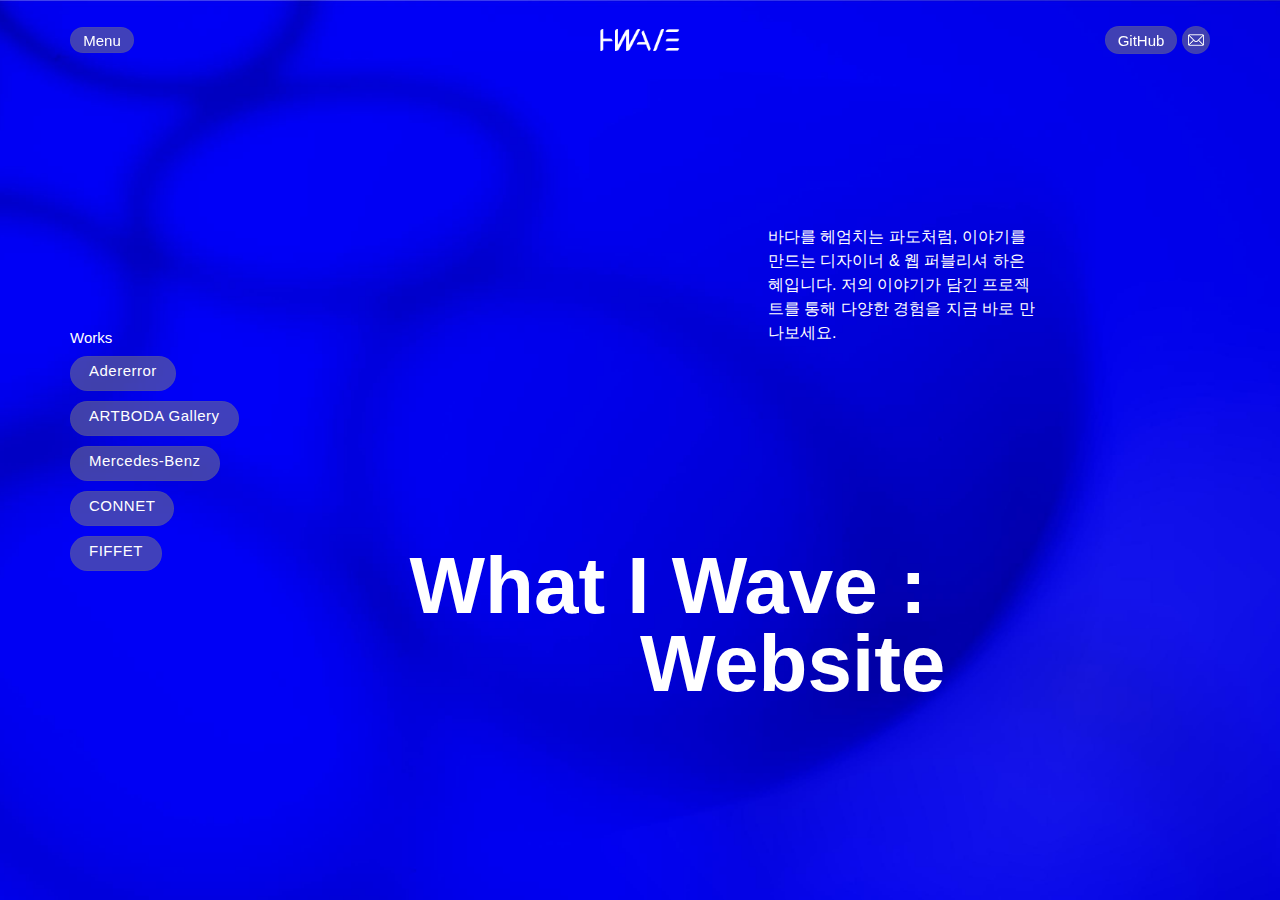
==== index.html @ 7627969e "global Var 수정, 적용" ====
<!DOCTYPE html>
<html lang="ko">

<head>
  <meta charset="utf-8">
  <title>HWAVE</title>
  <meta name="viewport" content="width=device-width,initial-scale=1,minimum-scale=1,maximum-scale=1,user-scalable=no">

  <!------ favicon ------>
  <link rel="shortcut icon" href="./assets/images/favicon/favicon.ico" type="image/x-icon">
  <link rel="apple-touch-icon" sizes="180x180" href="./assets/images/favicon/apple-touch-icon.png">
  <link rel="icon" type="image/png" sizes="32x32" href="./assets/images/favicon/favicon32.png">
  <link rel="icon" type="image/png" sizes="16x16" href="./assets/images/favicon/favicon16.png">
  <link rel="manifest" href="./assets/images/favicon/site.webmanifest">

  <!-- open graph -->

  <!------ reset ------>
  <link rel="stylesheet" href="./assets/styles/reset.css">

  <!------ font ------>
  <link rel="stylesheet" href="./assets/styles/pretendard.css">
  <link rel="stylesheet" href="./assets/styles/poppins.css">

  <!------ style ------>
  <!-- z-index 꼭 확인!!!!! -->
  <link rel="stylesheet" href="./global.css">
  <link rel="stylesheet" href="./assets/styles/globalVar.css">
  <link href="https://unpkg.com/aos@2.3.1/dist/aos.css" rel="stylesheet">

  <link rel="stylesheet" href="./index.css">

  <!------ jQuery ------>
  <script src="./assets/Js/jquery-3.7.1.min.js"></script>
  <script src="./assets/Js/jquery-ui.min.js"></script>
  <script src="https://unpkg.com/aos@2.3.1/dist/aos.js"></script>
  <script src="./global.js" defer></script>
  <script src="./index.js" defer></script>
</head>

<!-- to do
0. 로고 변경
1. 메인 영상 제작
3. 프젝 리스트 배경에 레이어드
4. Menu 글자 안보이는 현상 해결..

-->

<body>
  <!-- 주석 5개, 3개, 기본 -->
  <!------ Loading ------>
  <!-- mouseEmoji -->

  <!------- header ------->
  <!-- frame-effect -->
  <div class="frame-effect" id="frameEffect">
    <img src="여기에 메인이미지" alt="메인영상">
  </div>

  <header class="allPage-header">
    <!----- nav ----->
    <nav class="pc-main-nav">
      <ul class="menu-wrapper">

        <!-- menu -->
        <li class="menu">
          <a href="#" id="menuToggle" class="flip">menu</a>
        </li>

        <!-- logo -->
        <li class="menu-logo"><a href="./index.html"><img src="./assets/images/global/logo.png" alt="logo"></a></li>

        <!-- right-top -->
        <div class="menu-item">
          <li class="menu-item1"><a href="https://github.com/EunhyeHa">GitHub</a></li>
          <li class="menu-item2"><a href="mailto:grace9695@naver.com"><img src="./assets/images/global/icon-mail-w.png" alt="email"></a></li>
        </div>
      </ul>
    </nav>
  </header>

  <!--- header hidden-toggle --->
  <!------- menu-main ------->
  <section class="menu-main hidden" id="menuMain">
    <div class="menu-wrapper">
      <div class="menu-inner1">
        <ul class="hover-underline-menu">
          <li class="hover-effect"><a href="./about.html">About Me</a></li>
          <li class="hover-effect"><a href="https://github.com/EunhyeHa/2024Portfolio" target="_blank">작업일지</a></li>
        </ul>
      </div>

      <div class="menu-inner2">
        <ul>
          <li>Works</li>
          <li class="mpj1"><a href="./works/adererror.html">Adererror</a></li>
          <li class="mpj2"><a href="./works/artbodagallery.html">ARTBODA Gallery</a></li>
          <li class="mpj3"><a href="./works/mercedes.html">Mercedes-Benz</a></li>
          <li class="mpj4"><a href="./works/connet.html">CONNET</a></li>
          <li class="mpj5"><a href="./works/fifeet.html">FIFFET</a></li>
        </ul>
      </div>
    </div>
  </section>

  <!------ menu-side ------>
  <section class="menu-side hidden">
    <div class="side-wrapper">
      <div class="side-inner1">
        <h1>Kakaotalk</h1>
        <img src="./assets/images/global/kakaotalk.JPG" alt="kakaotalk">
      </div>
      <div class="side-inner2">
        <h1>Contact Me</h1>
        <p>grace9695@naver.com</p>
      </div>
    </div>
  </section>
  

  <!------------------------- 여기부터 본문 내용 ------------------------->
  <!----- index-main ----->
  <section class="index-main">
    <div class="list-wrapper">
    <ul>
      <li>Works</li>
      <li class="pj1"><a href="./works/adererror.html">Adererror</a></li>
      <li class="pj2"><a href="./works/artbodagallery.html">ARTBODA Gallery</a></li>
      <li class="pj3"><a href="./works/mercedes.html">Mercedes-Benz</a></li>
      <li class="pj4"><a href="./works/connet.html">CONNET</a></li>
      <li class="pj5"><a href="./works/fifeet.html">FIFFET</a></li>
    </ul>
    </div>

  <!----- index-project ----->
  <!-- project 1 -->  
  <div class="index-project1">
    <div class="pj1-img">
      <img src="./assets/images/index/index-pj1-img.jpg" alt="pj1">
    </div>
    <h1>ADERERROR</h1>
    <h2>UIUX Design, Web Publishing</h2>
    <p>패션 브랜드 Adererror의 웹사이트 리뉴얼 프로젝트. 브랜드의 다양한 컨텐츠를 활용해 그들의 메세지를 적극적으로 전달합니다.</p>
  </div>

  <!-- project 2 -->  
  <div class="index-project2">
    <div class="pj2-img">
      <img src="./assets/images/index/index-pj2-img2.jpg" alt="pj2">
    </div>
    <h1>ARTBODA Gallery</h1>
    <h2>UIUX Design</h2>
    <p>아트보다 갤러리의 웹사이트를 모바일 앱으로 기획하여, 사용자의 접근성을 높이고 서비스를 개선합니다.</p>
  </div>

  <!-- project 3 --> 
  <div class="index-project3">
    <div class="pj3-img">
      <img src="./assets/images/index/index-pj3-img.png" alt="pj3">
    </div>
    <h1>Mercedes-Benz</h1>
    <h2>UXUI Design, Web Publishing</h2>
    <p>Mercedes-Benz의 한국 공식사이트의 리뉴얼. 브랜드의 제품과 역사를 이해하고, 제공되는 서비스에 쉽게 접근할 수 있게 리뉴얼했습니다.</p>
  </div>
  
  <!-- project 4 -->  
  <div class="index-project4">
    <div class="pj4-img">
      <img src="./assets/images/index/index-pj4-img.jpg" alt="pj4">
    </div>
    <h1>CONNET</h1>
    <h2>BX Design, UIUX Design</h2>
    <p>덕후 생활을 더욱 풍요롭게! 웹툰 소셜 서비스 플랫폼 코넷, 코넷에서 마음껏 덕질해보세요.</p>
  </div>

  <!-- project 5 -->  
  <div class="index-project5">
    <div class="pj5-img">
      <img src="./assets/images/index/index-pj5-img.jpg" alt="pj5">
    </div>
    <h1>FIFEET</h1>
    <h2>Brand Experience Design</h2>
    <p>전부 다른 모양의 발을 가진 우리, 나에게 딱 맞는 신발만 구매할 수 있다면 어떨까요? 피핏은 개인 신발 매칭 서비스를 제공합니다.</p>
  </div>
  
</section>

  <!----- index-main-text ----->
  <section class="index-txt">
    <h1>What I Wave :</h1>
    <!-- <h2 class="flip-space">()</h2> -->
    <h2>
      <span id="flipper" class="flip">
        <span class="step step0 set">Website</span>
        <span class="step step1">Brand</span>
        <span class="step step2">Application</span>
        <span class="step step3">Story</span>
        <span class="step step4">Dreams</span>
        <span class="step step5">Flow</span>
        <span class="step step6">Anything</span>
        <span class="step step7">Identity</span>
    </span>
    </h2>
    <p>바다를 헤엄치는 파도처럼, 이야기를 만드는 디자이너 & 웹 퍼블리셔 하은혜입니다. 
       저의 이야기가 담긴 프로젝트를 통해 다양한 경험을 지금 바로 만나보세요.</p>
  </section>

</body>
</html>
---- assets/styles/pretendard.css ----
@charset "utf-8";
/*
Copyright (c) 2021 Kil Hyung-jin, with Reserved Font Name Pretendard.
https://github.com/orioncactus/pretendard

This Font Software is licensed under the SIL Open Font License, Version 1.1.
This license is copied below, and is also available with a FAQ at:
http://scripts.sil.org/OFL
*/

@font-face {
	font-family: 'Pretendard';
	font-weight: 900;
	font-display: swap;
	src: local('Pretendard Black'), url(../fonts/Pretendard-Black.woff2) format('woff2');
}

@font-face {
	font-family: 'Pretendard';
	font-weight: 800;
	font-display: swap;
	src: local('Pretendard ExtraBold'), url(../fonts/Pretendard-ExtraBold.woff2) format('woff2');
}

@font-face {
	font-family: 'Pretendard';
	font-weight: 700;
	font-display: swap;
	src: local('Pretendard Bold'), url(../fonts/Pretendard-Bold.woff2) format('woff2');
}

@font-face {
	font-family: 'Pretendard';
	font-weight: 600;
	font-display: swap;
	src: local('Pretendard SemiBold'), url(../fonts/Pretendard-SemiBold.woff2) format('woff2');
}

@font-face {
	font-family: 'Pretendard';
	font-weight: 500;
	font-display: swap;
	src: local('Pretendard Medium'), url(../fonts/Pretendard-Medium.woff2) format('woff2');
}

@font-face {
	font-family: 'Pretendard';
	font-weight: 400;
	font-display: swap;
	src: local('Pretendard Regular'), url(../fonts/Pretendard-Regular.woff2) format('woff2');
}

@font-face {
	font-family: 'Pretendard';
	font-weight: 300;
	font-display: swap;
	src: local('Pretendard Light'), url(../fonts/Pretendard-Light.woff2) format('woff2');
}

@font-face {
	font-family: 'Pretendard';
	font-weight: 200;
	font-display: swap;
	src: local('Pretendard ExtraLight'), url(../fonts/Pretendard-ExtraLight.woff2) format('woff2');
}

@font-face {
	font-family: 'Pretendard';
	font-weight: 100;
	font-display: swap;
	src: local('Pretendard Thin'), url(../fonts/Pretendard-Thin.woff2) format('woff2');
}
---- assets/styles/poppins.css ----
@charset "utf-8";

@font-face {
    font-family: 'Poppins';
    src: local('Poppins Thin'),url(../fonts/Poppins-Light.ttf) format('ttf');
    font-style: normal;
    font-weight: 100;
    font-display: swap;
}
@font-face {
    font-family: 'Poppins';
    src: local('Poppins ThinItalic'),url(../fonts/Poppins-LightItalic.ttf) format('ttf');
    font-style: normal;
    font-weight: 100;
    font-display: swap;
}
@font-face {
    font-family: 'Poppins';
    src: local('Poppins ExtraLight'),url(../fonts/Poppins-ExtraLight.ttf) format('ttf');
    font-style: normal;
    font-weight: 200;
    font-display: swap;
}
@font-face {
    font-family: 'Poppins';
    src: local('Poppins ExtraLightItalic'),url(../fonts/Poppins-ExtraLightItalic.ttf) format('ttf');
    font-style: italic;
    font-weight: 200;
    font-display: swap;
}
@font-face {
    font-family: 'Poppins';
    src: local('Poppins Light'),url(../fonts/Poppins-Light.ttf) format('ttf');
    font-style: normal;
    font-weight: 300;
    font-display: swap;
}
@font-face {
    font-family: 'Poppins';
    src: local('Poppins LightItalic'),url(../fonts/Poppins-LightItalic.ttf) format('ttf');
    font-style: italic;
    font-weight: 300;
    font-display: swap;
}
@font-face {
    font-family: 'Poppins';
    src: local('Poppins Regular'),url(../fonts/Poppins-Regular.ttf) format('ttf');
    font-style: normal;
    font-weight: 400;
    font-display: swap;
}
@font-face {
    font-family: 'Poppins';
    src: local('Poppins RegularItalic'),url(../fonts/Poppins-Italic.ttf) format('ttf');
    font-style: italic;
    font-weight: 400;
    font-display: swap;
}
@font-face {
    font-family: 'Poppins';
    src: local('Poppins Medium'),url(../fonts/Poppins-Medium.ttf) format('ttf');
    font-style: normal;
    font-weight: 500;
    font-display: swap;
}
@font-face {
    font-family: 'Poppins';
    src: local('Poppins MediumItalic'),url(../fonts/Poppins-MediumItalic.ttf) format('ttf');
    font-style: italic;
    font-weight: 500;
    font-display: swap;
}
@font-face {
    font-family: 'Poppins';
    src: local('Poppins SemiBold'),url(../fonts/Poppins-SemiBold.ttf) format('ttf');
    font-style: normal;
    font-weight: 600;
    font-display: swap;
}
@font-face {
    font-family: 'Poppins';
    src: local('Poppins SemiBoldItalic'),url(../fonts/Poppins-SemiBoldItalic.ttf) format('ttf');
    font-style: italic;
    font-weight: 600;
    font-display: swap;
}
@font-face {
    font-family: 'Poppins';
    src: local('Poppins Bold'),url(../fonts/Poppins-Bold.ttf) format('ttf');
    font-style: normal;
    font-weight: 700;
    font-display: swap;
}
@font-face {
    font-family: 'Poppins';
    src: local('Poppins BoldItalic'),url(../fonts/Poppins-BoldItalic.ttf) format('ttf');
    font-style: italic;
    font-weight: 700;
    font-display: swap;
}
@font-face {
    font-family: 'Poppins';
    src: local('Poppins ExtraBold'),url(../fonts/Poppins-ExtraBold.ttf) format('ttf');
    font-style: normal;
    font-weight: 800;
    font-display: swap;
}
@font-face {
    font-family: 'Poppins';
    src: local('Poppins ExtraBoldItalic'),url(../fonts/Poppins-ExtraBoldItalic.ttf) format('ttf');
    font-style: italic;
    font-weight: 800;
    font-display: swap;
}
@font-face {
    font-family: 'Poppins';
    src: local('Poppins Black'),url(../fonts/Poppins-Black.ttf) format('ttf');
    font-style: normal;
    font-weight: 900;
    font-display: swap;
}
@font-face {
    font-family: 'Poppins';
    src: local('Poppins BlackItalic'),url(../fonts/Poppins-BlackItalic.ttf) format('ttf');
    font-style: italic;
    font-weight: 900;
    font-display: swap;
}
---- global.css ----
@charset "utf-8";
body {
  font-family: var(--primary-font-en);
  overflow: hidden;
  color: var(--color-w);
  position: relative;
}

/* 
z-index 모든 페이지에서 최상위에 오도록 
단위: 9000, 9990, 9991, 9999, 99999
*/

/*
  공통 적용
  transition: 0.2s ease-in-out;
*/

/****** header ******/
/*** frame effect ***/
.frame-effect {
  position: fixed;
  top: 0;
  left: 0;
  width: 100%;
  height: 100%;
  background-color: transparent;
  z-index: 9000;
  overflow: hidden;
  transition: opacity 0.4s ease-in-out;
  pointer-events: none;
  opacity: 0;
  transform: translateX(-100%);
}
.frame-effect.visible {
  opacity: 1;
  transform: translateX(0);
}

/* The overlay background color and center cutout effect */
.frame-effect::before {
  content: '';
  position: absolute;
  top: 0;
  left: 0;
  width: 100%;
  height: 100%;
  background-color: var(--color-b);
  z-index: 9990;
}

.frame-effect::after {
  content: '';
  position: absolute;
  top: 10%;
  left: 30%;
  width: 40%;
  height: 80%;
  
  /******************** 나중에 영상으로 변경 ********************/
  background: url(./assets/images/index/index-main-bgImg.jpg) no-repeat 50% / cover;
  border-radius: 10px;
  z-index: 9991;
}

/* 이미지 스타일링 */
.frame-effect img {
  position: absolute;
  top: 10%;
  left: 30%;
  width: 40%;
  height: 80%;
  object-fit: cover;
  border-radius: 10px;
  z-index: 9999;
}

.frame-effect.visible {
  opacity: 1;
  transform: translateX(0);
}

/*** nav ***/
.allPage-header {
  width: 100%;
  height: 50px;
  padding: 25px 70px 0 70px;
  font-size: 15px;
  position: fixed;

  z-index: 99990;
}

.allPage-header .pc-main-nav .menu-wrapper {
  height: 30px;
  display: flex;
  align-items: center;
  justify-content: space-between;
  position: relative;

}

/*** menu ***/
.allPage-header .pc-main-nav .menu-wrapper .menu {
  width: 64px;
  height: 26px;

  background-color: rgba(128, 128, 128, 0.5);
  border: rgba(128, 128, 128, 0.1) solid 1px;
  border-radius: 30px;
  text-transform: capitalize;
  display: flex;
  justify-content: center;
  align-items: center;
  position: relative;
  z-index: 999999;

  perspective: 1000px;

  transition: 0.2s ease-in-out;
}

.allPage-header .pc-main-nav .menu-wrapper .menu a {
  color: #ffffff;
  position: relative;
  
  display: inline-block;
  text-decoration: none;
  width: 100%;
  height: 100%;
  display: flex;
  align-items: center;
  justify-content: center;
  transform-style: preserve-3d;
  transition: 0.6s ease-in-out;
}

.allPage-header .pc-main-nav .menu-wrapper .menu a.flipped {
  transform: rotateX(180deg);
}

.allPage-header .pc-main-nav .menu-wrapper .menu a .front,
.allPage-header .pc-main-nav .menu-wrapper .menu a .back {
  position: absolute;
  width: 100%;
  height: 100%;
  display: flex;
  align-items: center;
  justify-content: center;
  backface-visibility: hidden;
}

.allPage-header .pc-main-nav .menu-wrapper .menu a .back {
  transform: rotateX(180deg);
}

.allPage-header .pc-main-nav .menu-wrapper .menu a::before,
.allPage-header .pc-main-nav .menu-wrapper .menu a::after {
  content: '';
  position: absolute;
  top: 0;
  left: 0;
  width: 100%;
  height: 100%;
}

.allPage-header .pc-main-nav .menu-wrapper .menu a::before {
  background-color: transparent;
  transition: background-color 0.3s ease;
  z-index: 9000;
}

.allPage-header .pc-main-nav .menu-wrapper .menu a::after {
  top: 5px;
  left: 5px;
  right: 5px;
  bottom: 5px;
}

/* hover */
.allPage-header .pc-main-nav .menu-wrapper .menu:hover {
  border: #fff 1px solid;
  background-color: transparent;
}

/***** logo *****/
.allPage-header .pc-main-nav .menu-wrapper .menu-logo {
  position: absolute;
  left: 50%;
  transform: translateX(-50%);
}

.allPage-header .pc-main-nav .menu-wrapper .menu-logo img {
  height: 22px;
}

/***** right-top *****/
.allPage-header .pc-main-nav .menu-wrapper .menu-item {
  display: flex;
  align-items: center;
}

/*** GitHub ***/
.allPage-header .pc-main-nav .menu-wrapper .menu-item1 {
  background-color: rgba(128, 128, 128, 0.5);
  border: rgba(128, 128, 128, 0.1) solid 1px;
  border-radius: 50px;

  transition: 0.2s ease-in-out;
}

.allPage-header .pc-main-nav .menu-wrapper .menu-item1 a {
  width: 70px;
  height: 26px;
  display: flex;
  justify-content: center;
  align-items: center;
}

.allPage-header .pc-main-nav .menu-wrapper .menu-item1:hover {
  border: #fff 1px solid;
  background-color: transparent;
}

/*** Mail ***/
.allPage-header .pc-main-nav .menu-wrapper .menu-item2 {
  background-color: rgba(128, 128, 128, 0.5);
  border: rgba(128, 128, 128, 0.1) solid 1px;
  border-radius: 50px;
  margin-left: 5px;

  transition: 0.2s ease-in-out;
}

.allPage-header .pc-main-nav .menu-wrapper .menu-item2:hover {
  border: #fff 1px solid;
  background-color: transparent;
}

.allPage-header .pc-main-nav .menu-wrapper .menu-item2 a {
  width: 26px;
  height: 26px;
  display: flex;
  justify-content: center;
  align-items: center;
}

.allPage-header .pc-main-nav .menu-wrapper .menu-item2 img {
  width: 16px;
}

/*** hidden-toggle ***/
/****** menu-main ******/
.menu-main {
  height: 100vh;
  padding: 0 70px;
  position: fixed;
  z-index: 9999;
  top: 0;
  left: 0;
  display: flex;
  align-items: center;
  transition: opacity 0.6s ease-in-out, transform 0.6s ease-in-out;
  opacity: 0;
  transform: translateX(-100%);
}
  
.menu-main.visible {
  opacity: 1;
  transform: translateX(0);
}

/*** mouse-hover-effect ***/
.hover-underline-menu li:nth-of-type(2) {
  font-family: var(--primary-font-ko);
}

.hover-underline-menu li a {
  color: #fff;
  text-decoration: none;
  line-height: 2;
  position: relative;
}

.hover-underline-menu li a::after {
  content: '';
  position: absolute;
  width: 0;
  height: 1px;
  display: block;
  margin-top: -5px;
  right: 0;
  background: #fff;
  transition: width 0.4s ease-out, background-color 0.4s ease-out;
}

.hover-underline-menu li:hover a::after {
  width: 100%;
  left: 0;
  background: #fff;
}

.gray-text {
  color: rgba(128, 128, 128, 0.5) !important;
}

.menu-main .menu-wrapper .menu-inner1 ul {
  font-size: 20px;
  font-weight: 500;
  line-height: 1.8;
  letter-spacing: 0.5px;
  margin-bottom: 35px;
  display: inline-block;
  position: relative;
}

.menu-main .menu-wrapper .menu-inner2 li {
  font-size: 15px;
  color: #fff;
  display: flex;
  align-items: center;

  transition: 0.2s ease-in-out;
}

.menu-main .menu-wrapper .menu-inner2 ul li:not(:first-child) {
  max-width: fit-content;
  align-self: flex-start;
  height: 35px;
  margin-top: 10px;
  padding: 5px 18px;
  text-align: left;
  letter-spacing: 0.5px;
  border: rgba(128, 128, 128, 0.1) solid 1px;
  background-color: rgba(128, 128, 128, 0.5);
  border-radius: 30px;
}

.menu-main .menu-wrapper .menu-inner2 ul li:hover:not(:first-child) {
  border: #fff solid 1px;
  background-color: transparent;
}

/****** menu-side ******/
.menu-side {
  width: 230px;
  margin: 0 70px;
  position: fixed;
  z-index: 99999;

  top: 30%;
  right: 0%;
  display: flex;
  align-items: center;
  font-size: 14px;
  transition: opacity 0.6s ease-in-out, transform 0.6s ease-in-out;
  opacity: 0;
  transform: translateX(100%); /* 화면 밖에서 시작 */
}

.menu-side.visible {
  opacity: 1;
  transform: translateX(0); /* 화면 안으로 이동 */
}

/* 사이드 내부 스타일 */
.menu-side .side-wrapper .side-inner1 {
  padding: 15px 20px 20px;
  background-color: rgba(128, 128, 128, 0.5);
  border-radius: 10px;
}

.menu-side .side-wrapper .side-inner1 img {
  width: 100%;
  height: 100%;
  margin-top: 10px;

  filter: blur(3px);
  transition: 0.3s ease-in-out; 
}
.menu-side .side-wrapper .side-inner1 img:hover {
  filter: blur(0);
}

.menu-side .side-wrapper .side-inner1 h1 {
  font-weight: 550;
}

.menu-side .side-wrapper .side-inner2 {
  margin-top: 10px;
  padding: 15px 20px 20px;
  background-color: rgba(128, 128, 128, 0.5);
  border-radius: 10px;
}

.menu-side .side-wrapper .side-inner2 p {
  color: #aaaaaa;
  margin-top: 5px;
}

/* 사이드 내 이미지 스타일 */
.menu-side img {
  height: 60vh;
  object-fit: contain;
}
---- assets/styles/globalVar.css ----
@charset "utf-8";

/** font **/
/* en font-family: 'Poppins'; */
@import url(./poppins.css); 
/* ko font-family: 'Pretendard'; */
@import url(./pretendard.css);

:root {
  /* 
    기본 폰트 사이즈 14px sm
    기본 폰트 두께 500 sm
  */

/****** font ******/
--primary-font-en: 'Poppins', 'Segoe UI', Tahoma, Geneva, Verdana, sans-serif;
--primary-font-ko: 'Pretendard', system-ui, -apple-system, BlinkMacSystemFont, 'Segoe UI', Roboto, Oxygen, Ubuntu, Cantarell, 'Open Sans', 'Helvetica Neue', sans-serif;

/*** size ***/
--size-xxs: 10px;
--size-xs: 12px;
--size-sm: 14px;
--size-md: 16px;
--size-lg: 18px;
--size-xl: 20px;
--size-xxl: 25px;

/*** weight ***/
/* --weight-xs: 400; */
--weight-rg: 400;
--weight-md: 500;
--weight-sb: 600;
--weight-bo: 700;

/****** color ******/
--color-b: #101010;
--color-w: #fff;
--color-g: #aaaaaa;
--color-lg: #rgba(128, 128, 128, 0.5);
/* --color-main: #0031e2; */

/****** z-index ******/
/* 1: 가장 위에 올라올 것, 9: 가장 아래 내려갈 것 */
/* --zIndex-7: -9999;
--zIndex-6: 99;
--zIndex-5: 999;
--zIndex-4: 9999;
--zIndex-3: 99999;
--zIndex-2: 999999;
--zIndex-1: 9999999; */

/****** line-height ******/
/* --lineHeight-sm: 1.4;
--lineHeight-nm: 1.6; */
--lineHeight-md: 1.8;
/* --lineHeight-lg: 1;
--lineHeight-xxl: 3; */

/****** 기타 ******/
/* --full-size: 100%;
--text-indent: -9999px;
--primary-center: 0 auto; */

}
---- index.css ----
@charset "utf-8";

/* z-index : 1,2 사용 */
/****** index-main ******/
.index-main {
    height: 100vh;
    padding: 0 70px;
    background: url(./assets/images/index/index-main-bgImg.jpg) no-repeat 100% / cover;

    position: relative;
    display: flex;
    align-items: center;
    transition: 0.5s ease-in-out;
}

/* index-main-list */
.index-main .list-wrapper {
    font-size: 15px;
    font-family: var(--primary-font-en);
    color: #fff;

    position: relative;
    z-index: 2;
}
.index-main .list-wrapper ul {
    display: flex;
    flex-direction: column;
}
.index-main .list-wrapper ul li:not(:first-child) {
    max-width: fit-content; /* 텍스트 길이에 맞도록 */
    align-self: flex-start;
    height: 35px;
    margin-top: 10px;
    padding: 5px 18px;
    text-align: left;
    letter-spacing: 0.5px;
    border: rgba(128, 128, 128, 0.1) solid 1px;
    background-color: rgba(128, 128, 128, 0.5);
    border-radius: 30px;
    
    transition: 0.2s ease-in-out;
}
.index-main .list-wrapper ul li:hover:not(:first-child) {
    border: #fff solid 1px;
    background-color: transparent;
}


/****** index-project ******/
/*** project 1 - Adererror ***/
.index-project1 {
    opacity: 0;
    visibility: hidden;
    background: url(./assets/images/index/index-main-pj1.jpg) no-repeat 50% / cover ;

    position: absolute;
    top: 0;
    left: 0;
    width: 100%;
    height: 100%;
    transition: opacity 0.5s ease-out, visibility 0.5s ease-out;
    
    /* list 밑으로!!!!!!!!!!!!!!!!!!!!!!!!!!!!!!!! */
    z-index: 1;
}
.index-project1::before {
    content: '';
    position: absolute;
    top: 0;
    left: 0;
    width: 100%;
    height: 100%;
    background-color: rgba(0, 0, 0, 0.4);
}

.index-project1 .pj1-img img {
    width: 750px;
    border-radius: 10px;
    position: absolute;
    top: 13vh;
    left: 50vw;
}
.index-project1 h1,
.index-project1 h2,
.index-project1 p {
    position: absolute;
    color: #ffffff;
}
.index-project1 h1 {
    font-family: var(--primary-font-en);
    font-weight: 600;
    font-size: 75px;
    top: 65vh;
    left: 20vw;
}
.index-project1 h2 {
    width: 150px;
    font-family: var(--primary-font-en);
    font-size: 18px;
    font-weight: 500;
    top: 25vh;
    left: 35vw;
}
.index-project1 p {
    width: 265px;
    font-family: var(--primary-font-ko);
    font-size: 16px;
    font-weight: 400;
    line-height: 1.4;
    top: 73vh;
    left: 70vw;
}

/*** project 2 - ARTBODA Gallery ***/
.index-project2 {
    opacity: 0;
    visibility: hidden;
    background: url(./assets/images/index/index-main-pj2.jpg) no-repeat 40% 60% / cover ;

    position: absolute;
    top: 0;
    left: 0;
    width: 100%;
    height: 100%;
    transition: opacity 0.5s ease-out, visibility 0.5s ease-out;
    
    /* list 밑으로!!!!!!!!!!!!!!!!!!!!!!!!!!!!!!!! */
    z-index: 1;
}
.index-project2::before {
    content: '';
    position: absolute;
    top: 0;
    left: 0;
    width: 100%;
    height: 100%;
    background-color: rgba(0, 0, 0, 0.4);
}

.index-project2 .pj2-img {
    width: 590px;
    overflow: hidden;
    border-radius: 10px;
    position: absolute;
    top: 45vh;
    left: 18vw; 
}
.index-project2 .pj2-img img{
    width: 100%;
    height: auto;
    transform: scale(2.2) translateY(25px) translateX(5px);
}
.index-project2 h1,
.index-project2 h2,
.index-project2 p {
    position: absolute;
    color: #ffffff;
}
.index-project2 h1 {
    font-family: var(--primary-font-en);
    font-weight: 600;
    font-size: 75px;
    top: 53vh;
    left: 55vw;
}
.index-project2 h2 {
    width: 150px;
    font-family: var(--primary-font-en);
    font-size: 18px;
    font-weight: 500;
    top: 70vh;
    left: 60vw;
}
.index-project2 p {
    width: 265px;
    font-family: var(--primary-font-ko);
    font-size: 16px;
    font-weight: 400;
    line-height: 1.4;
    top: 25vh;
    left: 37vw;
}

/*** project 3 - Mercedes ***/
.index-project3 {
    opacity: 0; 
    visibility: hidden;
    background: url(./assets/images/index/index-main-pj3.jpg) no-repeat 50% 35% / cover ;

    background-color: #034a50; /* 임시 */
    position: absolute;
    top: 0;
    left: 0;
    width: 100%;
    height: 100%;
    transition: opacity 0.5s ease-out, visibility 0.5s ease-out;
    
    /* list 밑으로!!!!!!!!!!!!!!!!!!!!!!!!!!!!!!!! */
    z-index: 1;
}
.index-project3::before {
    content: '';
    position: absolute;
    top: 0;
    left: 0;
    width: 100%;
    height: 100%;
    background-color: rgba(0, 0, 0, 0.4);
}

.index-project3 .pj3-img img {
    width: 750px;
    border-radius: 10px;
    position: absolute;
    top: 13vh;
    left: 50vw;
}
.index-project3 h1,
.index-project3 h2,
.index-project3 p {
    position: absolute;
    color: #ffffff;
}
.index-project3 h1 {
    font-family: var(--primary-font-en);
    font-weight: 600;
    font-size: 75px;
    line-height: 1.4;
    top: 65vh;
    left: 20vw;
}
.index-project3 h2 {
    font-family: var(--primary-font-en);
    width: 150px;
    font-size: 18px;
    font-weight: 500;
    top: 25vh;
    left: 35vw;
}
.index-project3 p {
    font-family: var(--primary-font-ko);
    width: 265px;
    font-size: 16px;
    font-weight: 400;
    line-height: 1.4;
    top: 73vh;
    left: 70vw;
}

/*** project 4 - CONNET ***/
.index-project4 {
    opacity: 0;
    visibility: hidden;
    background: url(./assets/images/index/index-main-pj4.jpg) no-repeat 50% 55% / cover;

    position: absolute;
    top: 0;
    left: 0;
    width: 100%;
    height: 100%;
    transition: opacity 0.5s ease-out, visibility 0.5s ease-out;
    
    /* list 밑으로!!!!!!!!!!!!!!!!!!!!!!!!!!!!!!!! */
    z-index: 1;
}
.index-project4::before {
    content: '';
    position: absolute;
    top: 0;
    left: 0;
    width: 100%;
    height: 100%;
    background-color: rgba(0, 0, 0, 0.5);
}

.index-project4 .pj4-img {
    width: 590px;
    height: 380px;
    overflow: hidden;
    border-radius: 10px;
    position: absolute;
    top: 45vh;
    left: 18vw; 
}
.index-project4 .pj4-img img{
    width: 100%;
    height: 100%;
    object-fit: cover;
}

.index-project4 h1,
.index-project4 h2,
.index-project4 p {
    position: absolute;
    color: #ffffff;
}
.index-project4 h1 {
    font-family: var(--primary-font-en);
    font-weight: 600;
    font-size: 75px;
    top: 53vh;
    left: 55vw;
}
.index-project4 h2 {
    width: 150px;
    font-family: var(--primary-font-en);
    font-size: 18px;
    font-weight: 500;
    top: 70vh;
    left: 60vw;
}
.index-project4 p {
    font-family: var(--primary-font-ko);
    width: 265px;
    font-size: 16px;
    font-weight: 400;
    line-height: 1.4;
    top: 25vh;
    left: 37vw;
}

/*** project 5 - FIFEET ***/
.index-project5 {
    opacity: 0; 
    visibility: hidden;
    background: url(./assets/images/index/index-main-pj5.jpg) no-repeat 50% 33% / cover;

    position: absolute;
    top: 0;
    left: 0;
    width: 100%;
    height: 100%;
    transition: opacity 0.5s ease-out, visibility 0.5s ease-out;
    
    /* list 밑으로!!!!!!!!!!!!!!!!!!!!!!!!!!!!!!!! */
    z-index: 1;
}
.index-project5::before {
    content: '';
    position: absolute;
    top: 0;
    left: 0;
    width: 100%;
    height: 100%;
    background-color: rgba(0, 0, 0, 0.4);
}
.index-project5 .pj5-img {
    width: 480px; height: 500px;
    overflow: hidden;
    border-radius: 10px;
    position: absolute;
    top: 40vh;
    left: 65vw;
}
.index-project5 .pj5-img img {
    width: 100%; height: auto;
    transform: translateY(-80px);
}
.index-project5 h1,
.index-project5 h2,
.index-project5 p {
    position: absolute;
    color: #ffffff;
}
.index-project5 h1 {
    font-family: var(--primary-font-en);
    font-weight: 600;
    font-size: 75px;
    top: 52vh;
    left: 25vw;
}
.index-project5 h2 {
    width: 165px;
    font-family: var(--primary-font-en);
    font-size: 18px;
    font-weight: 500;
    top: 40vh;
    left: 53vw;
}
.index-project5 p {
    width: 265px;
    font-family: var(--primary-font-ko);
    font-size: 16px;
    font-weight: 400;
    line-height: 1.4;
    top: 20vh;
    left: 40vw;
}

/****** index-main-text ******/
/*** 제목 + 텍스트 ***/
.index-txt h1 {
    font-family: var(--primary-font-en);
    font-size: 80px;
    font-weight: 600;
    color: #fff;
    position: absolute;
    top: 60vh;
    left: 32vw;
}

/*** flip animation ***/
.index-txt .flip-space {
    letter-spacing: 500px;
    position: absolute;
    top: 70vh;
    left: 40vw;

    display: inline-block;
    width: 100px;
    text-align: center;
}
.index-txt h2 {
    font-family: var(--primary-font-en);
    font-size: 80px;
    font-weight: 600;
    color: #fff;
    display: inline-block;
    perspective: 500px;

    position: absolute;
    top: 65vh;
    left: 50vw;
}
.flip {
    display: inline-block;
    position: relative;
    width: 200px;
    height: 40px;
}

/* class 이름 주의!!!!!!!! (step) */
.flip .step {
    font-weight: 600;
    display: block;
    width: 100%;
    transition: transform 1.2s, opacity 0.3s;
    opacity: 0;
    transform: rotateX(90deg);
    position: absolute;
    top: 0;
    left: 0;
}
.flip .set {
    opacity: 1;
    transform: rotateX(0deg);
}
.flip .down {
    opacity: 0;
    transform: rotateX(-90deg);
}

.index-txt p {
    width: 270px;
    font-size: 16px;
    line-height: 1.5;
    color: #fff;

    position: absolute;
    top: 25vh;
    left: 60vw;
}
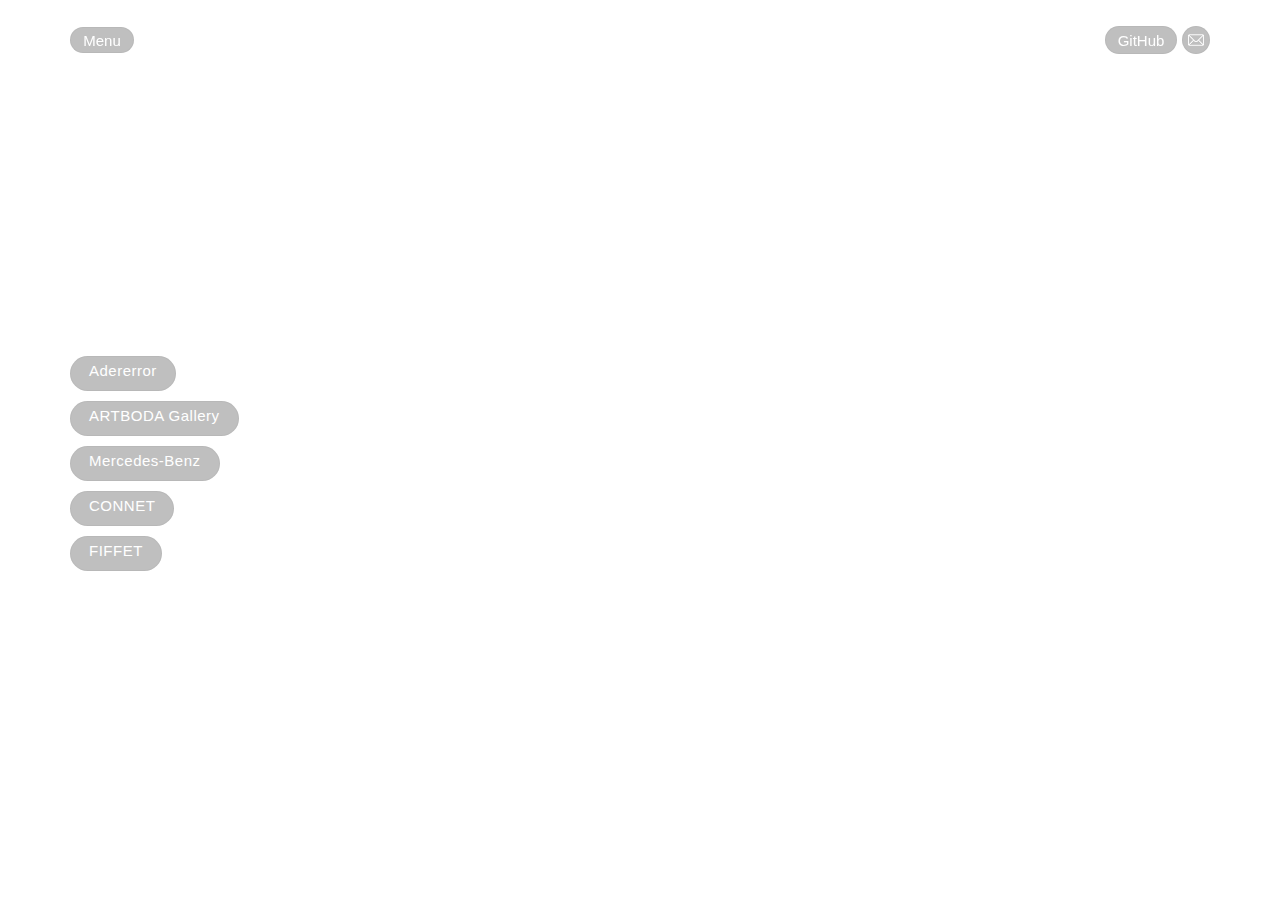
==== commit da3bd696: "241108 mainVideo 제작" ====
--- a/index.html
+++ b/index.html
@@ -14,6 +14,10 @@
   <link rel="manifest" href="./assets/images/favicon/site.webmanifest">
 
   <!-- open graph -->
+  <meta property="og:title" content="HWAVE">
+  <meta property="og:description" content="EunhyeHa's Portfolio">
+  <meta property="og:image" content="https://eunhyeha.github.io/2024Portfolio/assets/images/global/openGraph.jpg">
+  <meta property="og:url" content="https://eunhyeha.github.io/2024Portfolio/index.html">
 
   <!------ reset ------>
   <link rel="stylesheet" href="./assets/styles/reset.css">
@@ -54,7 +58,6 @@
   <!------- header ------->
   <!-- frame-effect -->
   <div class="frame-effect" id="frameEffect">
-    <img src="여기에 메인이미지" alt="메인영상">
   </div>
 
   <header class="allPage-header">
@@ -121,6 +124,7 @@
   <!------------------------- 여기부터 본문 내용 ------------------------->
   <!----- index-main ----->
   <section class="index-main">
+
     <div class="list-wrapper">
     <ul>
       <li>Works</li>
@@ -205,5 +209,8 @@
        저의 이야기가 담긴 프로젝트를 통해 다양한 경험을 지금 바로 만나보세요.</p>
   </section>
 
+  <!-- main-video -->
+  <video src="./assets/images/index/index-main-video.mp4" muted autoplay loop></video>
+
 </body>
 </html>--- a/global.css
+++ b/global.css
@@ -15,6 +15,7 @@
   공통 적용
   transition: 0.2s ease-in-out;
 */
+
 
 /****** header ******/
 /*** frame effect ***/
@@ -166,7 +167,7 @@
 
 .allPage-header .pc-main-nav .menu-wrapper .menu a::before {
   background-color: transparent;
-  transition: background-color 0.3s ease;
+  transition: background-color 0.3s ease-in-out;
   z-index: 9000;
 }
 
@@ -291,7 +292,7 @@
   margin-top: -5px;
   right: 0;
   background: #fff;
-  transition: width 0.4s ease-out, background-color 0.4s ease-out;
+  transition: width 0.4s ease-in-out, background-color 0.4s ease-in-out;
 }
 
 .hover-underline-menu li:hover a::after {
--- a/assets/styles/globalVar.css
+++ b/assets/styles/globalVar.css
@@ -3,6 +3,7 @@
 /** font **/
 /* en font-family: 'Poppins'; */
 @import url(./poppins.css); 
+
 /* ko font-family: 'Pretendard'; */
 @import url(./pretendard.css);
 
@@ -26,7 +27,6 @@
 --size-xxl: 25px;
 
 /*** weight ***/
-/* --weight-xs: 400; */
 --weight-rg: 400;
 --weight-md: 500;
 --weight-sb: 600;
@@ -37,7 +37,7 @@
 --color-w: #fff;
 --color-g: #aaaaaa;
 --color-lg: #rgba(128, 128, 128, 0.5);
-/* --color-main: #0031e2; */
+--color-main: #0031e2;
 
 /****** z-index ******/
 /* 1: 가장 위에 올라올 것, 9: 가장 아래 내려갈 것 */
@@ -50,8 +50,8 @@
 --zIndex-1: 9999999; */
 
 /****** line-height ******/
-/* --lineHeight-sm: 1.4;
---lineHeight-nm: 1.6; */
+--lineHeight-sm: 1.4;
+--lineHeight-nm: 1.6;
 --lineHeight-md: 1.8;
 /* --lineHeight-lg: 1;
 --lineHeight-xxl: 3; */
--- a/index.css
+++ b/index.css
@@ -4,8 +4,6 @@
 /****** index-main ******/
 .index-main {
     height: 100vh;
-    padding: 0 70px;
-    background: url(./assets/images/index/index-main-bgImg.jpg) no-repeat 100% / cover;
 
     position: relative;
     display: flex;
@@ -18,6 +16,7 @@
     font-size: 15px;
     font-family: var(--primary-font-en);
     color: #fff;
+    padding-left: 70px;
 
     position: relative;
     z-index: 2;
@@ -58,7 +57,7 @@
     left: 0;
     width: 100%;
     height: 100%;
-    transition: opacity 0.5s ease-out, visibility 0.5s ease-out;
+    transition: opacity 0.5s ease-in-out, visibility 0.5s ease-in-out;
     
     /* list 밑으로!!!!!!!!!!!!!!!!!!!!!!!!!!!!!!!! */
     z-index: 1;
@@ -122,7 +121,7 @@
     left: 0;
     width: 100%;
     height: 100%;
-    transition: opacity 0.5s ease-out, visibility 0.5s ease-out;
+    transition: opacity 0.5s ease-in-out, visibility 0.5s ease-in-out;
     
     /* list 밑으로!!!!!!!!!!!!!!!!!!!!!!!!!!!!!!!! */
     z-index: 1;
@@ -193,7 +192,7 @@
     left: 0;
     width: 100%;
     height: 100%;
-    transition: opacity 0.5s ease-out, visibility 0.5s ease-out;
+    transition: opacity 0.5s ease-in-out, visibility 0.5s ease-in-out;
     
     /* list 밑으로!!!!!!!!!!!!!!!!!!!!!!!!!!!!!!!! */
     z-index: 1;
@@ -258,8 +257,8 @@
     left: 0;
     width: 100%;
     height: 100%;
-    transition: opacity 0.5s ease-out, visibility 0.5s ease-out;
-    
+    transition: opacity 0.5s ease-in-out, visibility 0.5s ease-in-out;
+
     /* list 밑으로!!!!!!!!!!!!!!!!!!!!!!!!!!!!!!!! */
     z-index: 1;
 }
@@ -330,7 +329,7 @@
     left: 0;
     width: 100%;
     height: 100%;
-    transition: opacity 0.5s ease-out, visibility 0.5s ease-out;
+    transition: opacity 0.5s ease-in-out, visibility 0.5s ease-in-out;
     
     /* list 밑으로!!!!!!!!!!!!!!!!!!!!!!!!!!!!!!!! */
     z-index: 1;
@@ -459,4 +458,14 @@
     position: absolute;
     top: 25vh;
     left: 60vw;
-}+}
+
+video {
+    position: absolute;
+    top: 0;
+    left: 0;
+    width: 100%;
+    height: 100%;
+    object-fit: cover;
+    z-index: -99999;
+}
